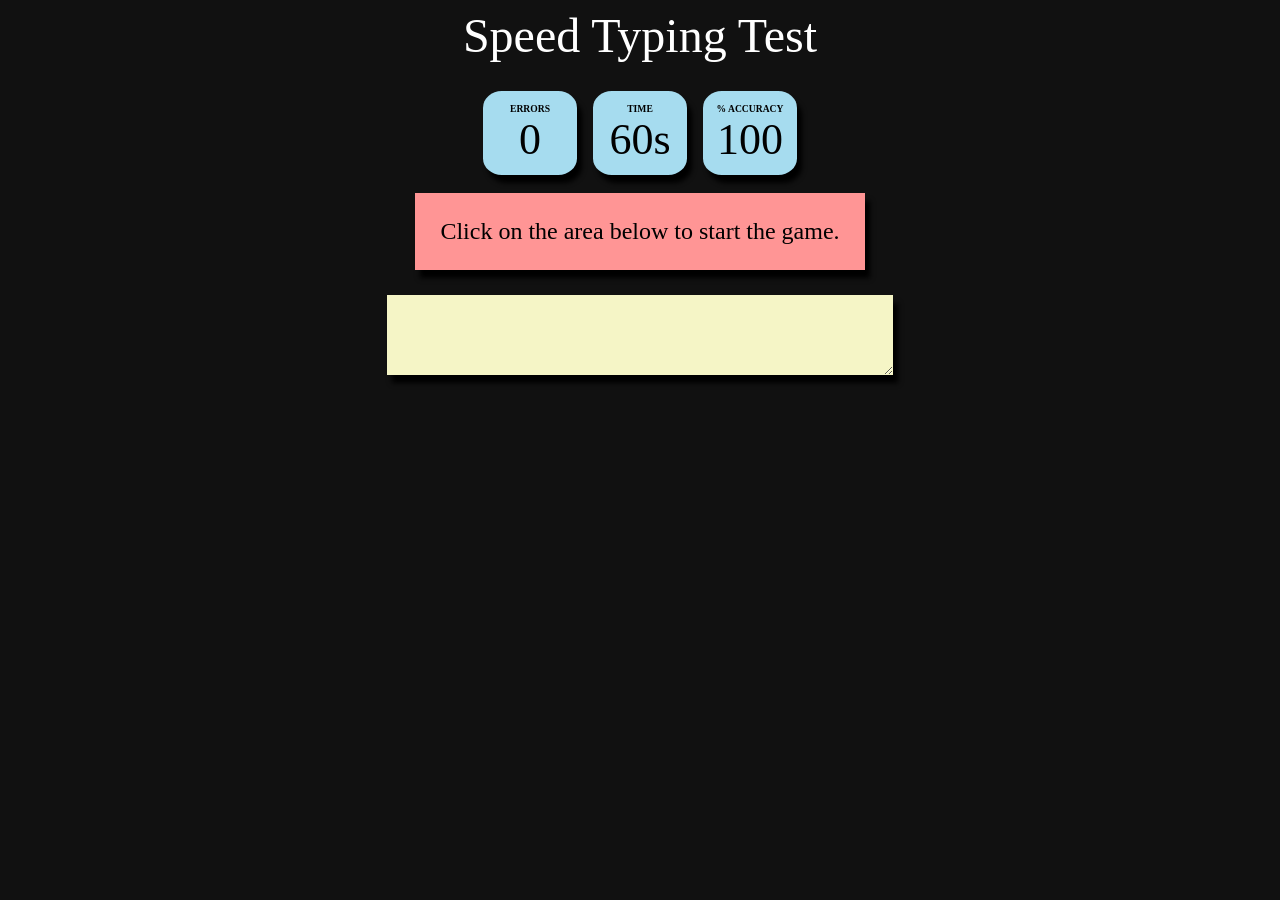
==== Typing Speed Test.html @ 5850bab0 "first commit" ====
<html lang="en"> 
<head> 
	<title>Simple Speed Typer</title> 

	<!-- link the CSS file here -->
	 <link rel="stylesheet" type="text/css" href="style.css">
</head> 
<body> 
<div class="container"> 
	<div class="heading"> 
	Speed Typing Test
	</div> 
	<div class="header"> 
	<div class="wpm"> 
		<div class="header_text">WPM</div> 
		<div class="curr_wpm">100</div> 
	</div> 
	<div class="cpm"> 
		<div class="header_text">CPM</div> 
		<div class="curr_cpm">100</div> 
	</div> 
	<div class="errors"> 
		<div class="header_text">Errors</div> 
		<div class="curr_errors">0</div> 
	</div> 
	<div class="timer"> 
		<div class="header_text">Time</div> 
		<div class="curr_time">60s</div> 
	</div> 
	<div class="accuracy"> 
		<div class="header_text">% Accuracy</div> 
		<div class="curr_accuracy">100</div> 
	</div> 
	</div> 

	<div class="quote"> 
	Click on the area below to start the game. 
	</div> 
	<textarea class="input_area"
	placeholder="start typing here..."
	oninput="processCurrentText()"
	onfocus="startGame()"> 
	</textarea> 
	<button class="restart_btn"
	onclick="resetValues()"> 
	Restart 
	</button> 
</div> 

<!-- link the JavaScript file here -->
<script src="Typing%20Speed%20Test.js"> 
</script> 
</body> 
</html>
---- style.css ----
body { 
background-color: #111; 
color: black; 
text-align: center; 
} 

.container { 
display: flex; 
flex-direction: column; 
align-items: center; 
} 

.heading { 
margin-bottom: 20px; 
font-size: 3rem; 
color: #fff; 
} 

.header { 
display: flex; 
align-items: center; 
} 

.timer, .errors, .accuracy, 
.cpm, .wpm { 
background-color: #a6dcef; 
height: 60px; 
width: 70px; 
margin: 8px; 
padding: 12px; 
border-radius: 20%; 
box-shadow: black 5px 8px 5px; 
} 

.cpm, .wpm { 
display: none; 
} 

.header_text { 
text-transform: uppercase; 
font-size: 0.6rem; 
font-weight: 600; 
} 

.curr_time, .curr_errors, 
.curr_accuracy, .curr_cpm, 
.curr_wpm { 
font-size: 2.75rem; 
} 

.quote { 
background-color: #ff9595; 
font-size: 1.5rem; 
margin: 10px; 
padding: 25px; 
box-shadow: black 5px 8px 5px; 
} 

.input_area { 
background-color: #f5f5c6; 
height: 80px; 
width: 40%; 
font-size: 1.5rem; 
font-weight: 600; 
margin: 15px; 
padding: 20px; 
border: 0px; 
box-shadow: black 5px 8px 5px; 
} 

.restart_btn { 
display: none; 
background-color: #326765; 
font-size: 1.5rem; 
padding: 10px; 
border: 0px; 
box-shadow: black 5px 8px 5px; 
} 

.incorrect_char { 
color: red; 
text-decoration: underline; 
} 

.correct_char { 
color: darkgreen; 
}
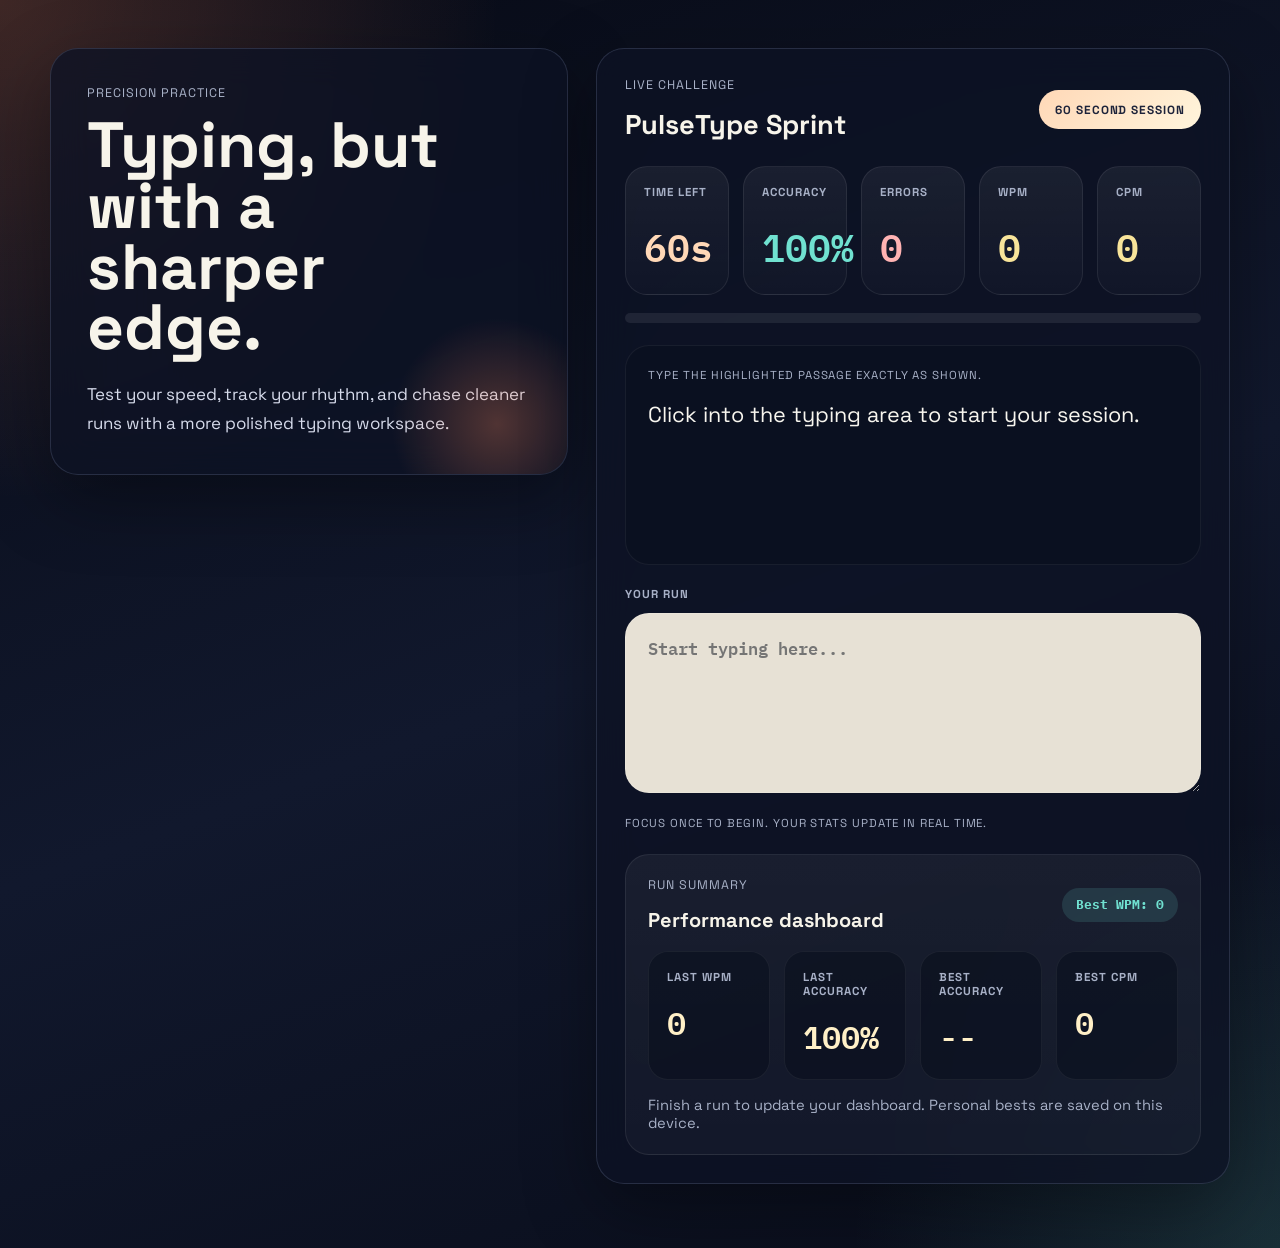
==== commit 7dc6e2b9: "added a dashboard to track best records and also improved the overal UI" ====
--- a/Typing Speed Test.html
+++ b/Typing Speed Test.html
@@ -1,54 +1,117 @@
-<html lang="en"> 
-<head> 
-	<title>Simple Speed Typer</title> 
+<!DOCTYPE html>
+<html lang="en">
+<head>
+    <meta charset="UTF-8">
+    <meta name="viewport" content="width=device-width, initial-scale=1.0">
+    <title>PulseType | Typing Speed Test</title>
+    <link rel="preconnect" href="https://fonts.googleapis.com">
+    <link rel="preconnect" href="https://fonts.gstatic.com" crossorigin>
+    <link href="https://fonts.googleapis.com/css2?family=Space+Grotesk:wght@400;500;700&family=IBM+Plex+Mono:wght@400;500;600&display=swap" rel="stylesheet">
+    <link rel="stylesheet" type="text/css" href="style.css">
+</head>
+<body>
+    <main class="app_shell">
+        <section class="hero_panel">
+            <p class="eyebrow">Precision practice</p>
+            <h1 class="heading">Typing, but with a sharper edge.</h1>
+            <p class="subheading">
+                Test your speed, track your rhythm, and chase cleaner runs with a more polished typing workspace.
+            </p>
+        </section>
 
-	<!-- link the CSS file here -->
-	 <link rel="stylesheet" type="text/css" href="style.css">
-</head> 
-<body> 
-<div class="container"> 
-	<div class="heading"> 
-	Speed Typing Test
-	</div> 
-	<div class="header"> 
-	<div class="wpm"> 
-		<div class="header_text">WPM</div> 
-		<div class="curr_wpm">100</div> 
-	</div> 
-	<div class="cpm"> 
-		<div class="header_text">CPM</div> 
-		<div class="curr_cpm">100</div> 
-	</div> 
-	<div class="errors"> 
-		<div class="header_text">Errors</div> 
-		<div class="curr_errors">0</div> 
-	</div> 
-	<div class="timer"> 
-		<div class="header_text">Time</div> 
-		<div class="curr_time">60s</div> 
-	</div> 
-	<div class="accuracy"> 
-		<div class="header_text">% Accuracy</div> 
-		<div class="curr_accuracy">100</div> 
-	</div> 
-	</div> 
+        <section class="container">
+            <div class="test_topbar">
+                <div>
+                    <p class="panel_label">Live challenge</p>
+                    <h2 class="panel_title">PulseType Sprint</h2>
+                </div>
+                <div class="status_badge">60 second session</div>
+            </div>
 
-	<div class="quote"> 
-	Click on the area below to start the game. 
-	</div> 
-	<textarea class="input_area"
-	placeholder="start typing here..."
-	oninput="processCurrentText()"
-	onfocus="startGame()"> 
-	</textarea> 
-	<button class="restart_btn"
-	onclick="resetValues()"> 
-	Restart 
-	</button> 
-</div> 
+            <div class="header">
+                <article class="stat_card timer">
+                    <div class="header_text">Time left</div>
+                    <div class="curr_time">60s</div>
+                </article>
+                <article class="stat_card accuracy">
+                    <div class="header_text">Accuracy</div>
+                    <div class="curr_accuracy">100%</div>
+                </article>
+                <article class="stat_card errors">
+                    <div class="header_text">Errors</div>
+                    <div class="curr_errors">0</div>
+                </article>
+                <article class="stat_card wpm">
+                    <div class="header_text">WPM</div>
+                    <div class="curr_wpm">0</div>
+                </article>
+                <article class="stat_card cpm">
+                    <div class="header_text">CPM</div>
+                    <div class="curr_cpm">0</div>
+                </article>
+            </div>
 
-<!-- link the JavaScript file here -->
-<script src="Typing%20Speed%20Test.js"> 
-</script> 
-</body> 
-</html> 
+            <div class="progress_track" aria-hidden="true">
+                <div class="progress_fill"></div>
+            </div>
+
+            <div class="quote_panel">
+                <p class="quote_prompt">Type the highlighted passage exactly as shown.</p>
+                <div class="quote" aria-live="polite">
+                    Click into the typing area to start your session.
+                </div>
+            </div>
+
+            <label class="input_label" for="typingInput">Your run</label>
+            <textarea
+                id="typingInput"
+                class="input_area"
+                placeholder="Start typing here..."
+                oninput="processCurrentText()"
+                onfocus="startGame()"
+                spellcheck="false"
+                autocomplete="off"
+                autocorrect="off"
+                autocapitalize="off"></textarea>
+
+            <div class="action_row">
+                <p class="helper_text">Focus once to begin. Your stats update in real time.</p>
+                <button class="restart_btn" onclick="resetValues()">Restart run</button>
+            </div>
+
+            <section class="results_panel" aria-live="polite">
+                <div class="results_header">
+                    <div>
+                        <p class="panel_label">Run summary</p>
+                        <h3 class="results_title">Performance dashboard</h3>
+                    </div>
+                    <div class="best_badge">Best WPM: <span class="best_wpm">0</span></div>
+                </div>
+
+                <div class="results_grid">
+                    <article class="result_card">
+                        <div class="header_text">Last WPM</div>
+                        <div class="result_value last_wpm">0</div>
+                    </article>
+                    <article class="result_card">
+                        <div class="header_text">Last Accuracy</div>
+                        <div class="result_value last_accuracy">100%</div>
+                    </article>
+                    <article class="result_card">
+                        <div class="header_text">Best Accuracy</div>
+                        <div class="result_value best_accuracy">100%</div>
+                    </article>
+                    <article class="result_card">
+                        <div class="header_text">Best CPM</div>
+                        <div class="result_value best_cpm">0</div>
+                    </article>
+                </div>
+
+                <p class="results_note">Finish a run to update your dashboard. Personal bests are saved on this device.</p>
+            </section>
+        </section>
+    </main>
+
+    <script src="Typing%20Speed%20Test.js"></script>
+</body>
+</html>
--- a/style.css
+++ b/style.css
@@ -1,87 +1,395 @@
-body { 
-background-color: #111; 
-color: black; 
-text-align: center; 
-} 
-
-.container { 
-display: flex; 
-flex-direction: column; 
-align-items: center; 
-} 
-
-.heading { 
-margin-bottom: 20px; 
-font-size: 3rem; 
-color: #fff; 
-} 
-
-.header { 
-display: flex; 
-align-items: center; 
-} 
-
-.timer, .errors, .accuracy, 
-.cpm, .wpm { 
-background-color: #a6dcef; 
-height: 60px; 
-width: 70px; 
-margin: 8px; 
-padding: 12px; 
-border-radius: 20%; 
-box-shadow: black 5px 8px 5px; 
-} 
-
-.cpm, .wpm { 
-display: none; 
-} 
-
-.header_text { 
-text-transform: uppercase; 
-font-size: 0.6rem; 
-font-weight: 600; 
-} 
-
-.curr_time, .curr_errors, 
-.curr_accuracy, .curr_cpm, 
-.curr_wpm { 
-font-size: 2.75rem; 
-} 
-
-.quote { 
-background-color: #ff9595; 
-font-size: 1.5rem; 
-margin: 10px; 
-padding: 25px; 
-box-shadow: black 5px 8px 5px; 
-} 
-
-.input_area { 
-background-color: #f5f5c6; 
-height: 80px; 
-width: 40%; 
-font-size: 1.5rem; 
-font-weight: 600; 
-margin: 15px; 
-padding: 20px; 
-border: 0px; 
-box-shadow: black 5px 8px 5px; 
-} 
-
-.restart_btn { 
-display: none; 
-background-color: #326765; 
-font-size: 1.5rem; 
-padding: 10px; 
-border: 0px; 
-box-shadow: black 5px 8px 5px; 
-} 
-
-.incorrect_char { 
-color: red; 
-text-decoration: underline; 
-} 
-
-.correct_char { 
-color: darkgreen; 
-} 
+:root {
+    --bg: #0d1020;
+    --panel: rgba(13, 19, 37, 0.78);
+    --panel-strong: rgba(11, 17, 33, 0.92);
+    --border: rgba(160, 179, 214, 0.18);
+    --text: #f7f4ea;
+    --muted: #a8b1c7;
+    --accent: #ff8a5b;
+    --accent-soft: #ffd8b7;
+    --cyan: #70e1d0;
+    --danger: #ff6b6b;
+    --success: #83d483;
+    --shadow: 0 24px 70px rgba(0, 0, 0, 0.35);
+}
+
+* {
+    box-sizing: border-box;
+}
+
+body {
+    margin: 0;
+    min-height: 100vh;
+    font-family: "Space Grotesk", sans-serif;
+    color: var(--text);
+    background:
+        radial-gradient(circle at top left, rgba(255, 138, 91, 0.22), transparent 28%),
+        radial-gradient(circle at bottom right, rgba(112, 225, 208, 0.16), transparent 24%),
+        linear-gradient(160deg, #080b16 0%, #11182d 52%, #090d1a 100%);
+}
+
+.app_shell {
+    width: min(1180px, calc(100% - 32px));
+    margin: 0 auto;
+    padding: 48px 0 64px;
+    display: grid;
+    grid-template-columns: 0.9fr 1.1fr;
+    gap: 28px;
+    align-items: start;
+}
+
+.hero_panel,
+.container {
+    border: 1px solid var(--border);
+    border-radius: 28px;
+    background: var(--panel);
+    backdrop-filter: blur(18px);
+    box-shadow: var(--shadow);
+}
+
+.hero_panel {
+    padding: 36px;
+    position: sticky;
+    top: 24px;
+    overflow: hidden;
+}
+
+.hero_panel::after {
+    content: "";
+    position: absolute;
+    inset: auto -40px -60px auto;
+    width: 220px;
+    height: 220px;
+    border-radius: 50%;
+    background: radial-gradient(circle, rgba(255, 138, 91, 0.28), transparent 68%);
+    pointer-events: none;
+}
+
+.eyebrow,
+.panel_label,
+.quote_prompt,
+.input_label,
+.helper_text,
+.header_text,
+.status_badge {
+    letter-spacing: 0.08em;
+    text-transform: uppercase;
+}
+
+.eyebrow,
+.panel_label,
+.quote_prompt,
+.input_label,
+.helper_text,
+.header_text {
+    color: var(--muted);
+}
+
+.eyebrow,
+.panel_label {
+    font-size: 0.78rem;
+    margin: 0 0 14px;
+}
+
+.heading {
+    margin: 0;
+    font-size: clamp(2.8rem, 5vw, 4.8rem);
+    line-height: 0.95;
+    max-width: 10ch;
+}
+
+.subheading {
+    margin: 22px 0 0;
+    font-size: 1.06rem;
+    line-height: 1.7;
+    max-width: 46ch;
+    color: #d6dbeb;
+}
+
+.container {
+    padding: 28px;
+}
+
+.test_topbar,
+.action_row,
+.results_header {
+    display: flex;
+    align-items: center;
+    justify-content: space-between;
+    gap: 16px;
+}
+
+.panel_title {
+    margin: 0;
+    font-size: 1.7rem;
+}
+
+.status_badge {
+    padding: 12px 16px;
+    border-radius: 999px;
+    font-size: 0.74rem;
+    font-weight: 700;
+    color: #1d233a;
+    background: linear-gradient(135deg, var(--accent-soft), #fff5dc);
+}
+
+.header {
+    margin-top: 24px;
+    display: grid;
+    grid-template-columns: repeat(5, minmax(0, 1fr));
+    gap: 14px;
+}
+
+.stat_card {
+    padding: 18px;
+    min-height: 114px;
+    border-radius: 22px;
+    background: linear-gradient(180deg, rgba(255, 255, 255, 0.06), rgba(255, 255, 255, 0.02));
+    border: 1px solid rgba(255, 255, 255, 0.08);
+}
+
+.header_text {
+    font-size: 0.72rem;
+    font-weight: 700;
+}
+
+.curr_time,
+.curr_errors,
+.curr_accuracy,
+.curr_cpm,
+.curr_wpm {
+    margin-top: 18px;
+    font-family: "IBM Plex Mono", monospace;
+    font-size: clamp(1.9rem, 3vw, 2.5rem);
+    font-weight: 600;
+}
+
+.timer .curr_time {
+    color: var(--accent-soft);
+}
+
+.accuracy .curr_accuracy {
+    color: var(--cyan);
+}
+
+.errors .curr_errors {
+    color: #ffb3b3;
+}
+
+.wpm .curr_wpm,
+.cpm .curr_cpm {
+    color: #f8e49a;
+}
+
+.progress_track {
+    margin-top: 18px;
+    width: 100%;
+    height: 10px;
+    border-radius: 999px;
+    background: rgba(255, 255, 255, 0.08);
+    overflow: hidden;
+}
+
+.progress_fill {
+    width: 0%;
+    height: 100%;
+    border-radius: inherit;
+    background: linear-gradient(90deg, var(--cyan), var(--accent));
+    transition: width 0.25s ease;
+}
+
+.quote_panel {
+    margin-top: 22px;
+    padding: 22px;
+    border-radius: 24px;
+    background: var(--panel-strong);
+    border: 1px solid rgba(255, 255, 255, 0.06);
+}
+
+.quote_prompt {
+    margin: 0 0 12px;
+    font-size: 0.72rem;
+}
+
+.quote {
+    min-height: 148px;
+    font-size: clamp(1.05rem, 2vw, 1.35rem);
+    line-height: 1.9;
+    color: #f8f6ef;
+}
+
+.input_label {
+    display: inline-block;
+    margin-top: 22px;
+    font-size: 0.72rem;
+    font-weight: 700;
+}
+
+.input_area {
+    width: 100%;
+    min-height: 180px;
+    margin-top: 10px;
+    padding: 20px 22px;
+    border: 1px solid rgba(255, 255, 255, 0.12);
+    border-radius: 24px;
+    background: rgba(244, 238, 224, 0.95);
+    color: #1c2233;
+    font: 600 1.05rem/1.7 "IBM Plex Mono", monospace;
+    resize: vertical;
+    outline: none;
+    transition: border-color 0.2s ease, box-shadow 0.2s ease, transform 0.2s ease;
+}
+
+.input_area:focus {
+    border-color: rgba(112, 225, 208, 0.9);
+    box-shadow: 0 0 0 5px rgba(112, 225, 208, 0.14);
+    transform: translateY(-1px);
+}
+
+.input_area:disabled {
+    cursor: not-allowed;
+    opacity: 0.75;
+}
+
+.action_row {
+    margin-top: 18px;
+}
+
+.results_panel {
+    margin-top: 24px;
+    padding: 22px;
+    border-radius: 24px;
+    background: linear-gradient(180deg, rgba(255, 255, 255, 0.05), rgba(255, 255, 255, 0.03));
+    border: 1px solid rgba(255, 255, 255, 0.08);
+}
+
+.results_title {
+    margin: 0;
+    font-size: 1.25rem;
+}
+
+.best_badge {
+    padding: 10px 14px;
+    border-radius: 999px;
+    background: rgba(112, 225, 208, 0.14);
+    color: var(--cyan);
+    font: 700 0.82rem/1 "IBM Plex Mono", monospace;
+}
+
+.results_grid {
+    margin-top: 18px;
+    display: grid;
+    grid-template-columns: repeat(4, minmax(0, 1fr));
+    gap: 14px;
+}
+
+.result_card {
+    padding: 18px;
+    border-radius: 20px;
+    background: rgba(7, 12, 26, 0.5);
+    border: 1px solid rgba(255, 255, 255, 0.06);
+}
+
+.result_value {
+    margin-top: 14px;
+    font-family: "IBM Plex Mono", monospace;
+    font-size: clamp(1.45rem, 2.5vw, 2rem);
+    font-weight: 600;
+    color: #fff0c7;
+}
+
+.results_note {
+    margin: 16px 0 0;
+    color: var(--muted);
+    font-size: 0.92rem;
+}
+
+.helper_text {
+    margin: 0;
+    font-size: 0.72rem;
+}
+
+.restart_btn {
+    display: none;
+    border: 0;
+    border-radius: 999px;
+    padding: 14px 22px;
+    background: linear-gradient(135deg, var(--accent), #ffb45b);
+    color: #1e1820;
+    font: 700 0.95rem/1 "Space Grotesk", sans-serif;
+    cursor: pointer;
+    transition: transform 0.2s ease, box-shadow 0.2s ease;
+    box-shadow: 0 14px 30px rgba(255, 138, 91, 0.25);
+}
+
+.restart_btn:hover {
+    transform: translateY(-2px);
+    box-shadow: 0 18px 34px rgba(255, 138, 91, 0.32);
+}
+
+.incorrect_char {
+    color: var(--danger);
+    text-decoration: underline;
+    text-decoration-thickness: 2px;
+}
+
+.correct_char {
+    color: var(--success);
+}
+
+@media (max-width: 960px) {
+    .app_shell {
+        grid-template-columns: 1fr;
+    }
+
+    .hero_panel {
+        position: static;
+    }
+
+    .header {
+        grid-template-columns: repeat(2, minmax(0, 1fr));
+    }
+
+    .results_grid {
+        grid-template-columns: repeat(2, minmax(0, 1fr));
+    }
+}
+
+@media (max-width: 640px) {
+    .app_shell {
+        width: min(100% - 20px, 1180px);
+        padding-top: 18px;
+    }
+
+    .hero_panel,
+    .container {
+        padding: 20px;
+        border-radius: 22px;
+    }
+
+    .heading {
+        max-width: none;
+        font-size: 2.5rem;
+    }
+
+    .header {
+        grid-template-columns: 1fr;
+    }
+
+    .test_topbar,
+    .action_row,
+    .results_header {
+        flex-direction: column;
+        align-items: stretch;
+    }
+
+    .status_badge,
+    .restart_btn,
+    .best_badge {
+        text-align: center;
+    }
+
+    .results_grid {
+        grid-template-columns: 1fr;
+    }
+}
